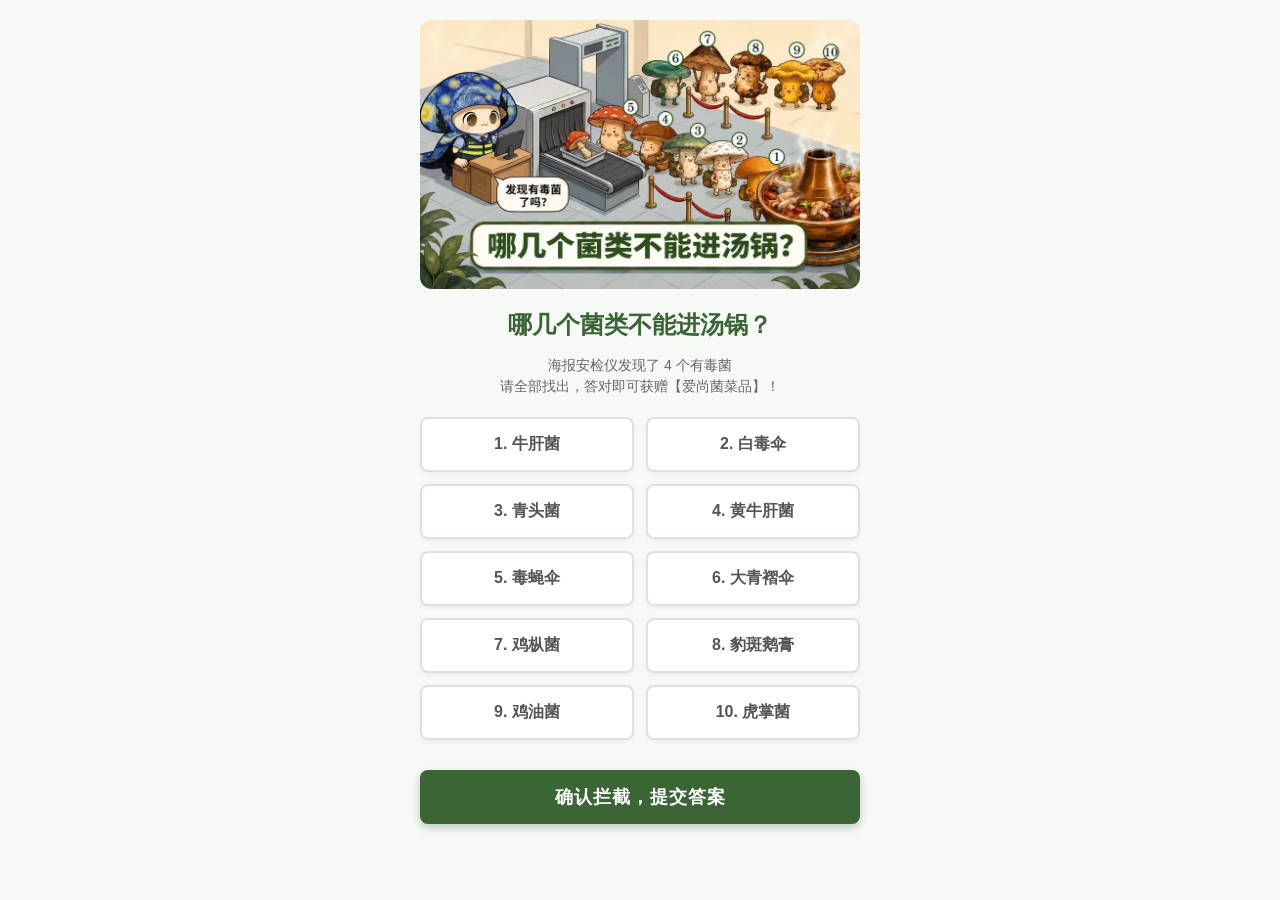
==== index.html @ 9072d929 "Use MP3 result sounds" ====
<!DOCTYPE html>
<html lang="zh-CN">
<head>
    <meta charset="UTF-8">
    <meta name="viewport" content="width=device-width, initial-scale=1.0, maximum-scale=1.0, user-scalable=no">
    <title>哪几个菌类不能进汤锅？</title>
    <link rel="preload" as="image" href="main.webp" type="image/webp">
    <style>
        /* UI 色彩与排版设定（呼应海报的绿色调） */
        :root {
            --bg-color: #F7F9F7; /* 极简浅灰绿背景 */
            --text-color: #333333;
            --card-bg: #FFFFFF;
            --accent-color: #3A6635; /* 海报底部的深绿色 */
            --danger-color: #D32F2F; /* 错误/中毒色 */
        }

        body, html {
            margin: 0; padding: 0;
            font-family: -apple-system, BlinkMacSystemFont, "Helvetica Neue", Arial, sans-serif;
            background-color: var(--bg-color);
            color: var(--text-color);
            height: 100%;
            overflow-x: hidden;
            user-select: none;
        }

        .container {
            max-width: 480px;
            margin: 0 auto;
            padding: 20px;
            text-align: center;
            box-sizing: border-box;
        }

        /* 顶部海报图 */
        .header-image {
            width: 100%;
            border-radius: 12px;
            margin-bottom: 20px;
            display: block;
            height: auto;
        }

        h1 { font-size: 24px; margin-bottom: 10px; color: var(--accent-color); }
        p.subtitle { font-size: 14px; color: #666; margin-bottom: 20px; line-height: 1.5; }

        /* 10个选项的双列布局 */
        .grid {
            display: grid;
            grid-template-columns: repeat(2, 1fr);
            gap: 12px;
            margin-bottom: 30px;
        }

        .mushroom-card {
            background-color: var(--card-bg);
            border: 2px solid #E0E0E0;
            border-radius: 8px;
            padding: 15px 10px;
            font-size: 16px;
            font-weight: bold;
            color: #555;
            cursor: pointer;
            transition: all 0.2s ease;
            position: relative;
            display: flex;
            align-items: center;
            justify-content: center;
            box-shadow: 0 2px 5px rgba(0,0,0,0.05);
        }

        /* 选中状态 */
        .mushroom-card.selected {
            border-color: var(--accent-color);
            background-color: rgba(58, 102, 53, 0.1);
            color: var(--accent-color);
        }

        .mushroom-card.selected::after {
            content: '✔';
            position: absolute;
            top: 5px; right: 8px;
            font-size: 14px;
            color: var(--accent-color);
        }

        .btn {
            background-color: var(--accent-color);
            color: white;
            border: none;
            padding: 15px 0;
            width: 100%;
            font-size: 18px;
            font-weight: bold;
            border-radius: 8px;
            cursor: pointer;
            letter-spacing: 1px;
            transition: opacity 0.2s;
            box-shadow: 0 4px 10px rgba(58, 102, 53, 0.3);
        }
        .btn:active { opacity: 0.8; transform: translateY(1px); }

        .hidden { display: none !important; }

        /* 结果页样式 */
        .result-page {
            min-height: 100vh;
            display: flex;
            flex-direction: column;
            align-items: center;
            justify-content: center;
            padding: 20px;
        }

        .success-bg { background-color: #F0F7F0; }
        .success-text { color: var(--accent-color); font-size: 28px; font-weight: bold; margin-bottom: 10px; }
        .coupon-box { 
            background: white; border: 2px dashed var(--accent-color); 
            padding: 30px 20px; border-radius: 12px; margin: 30px 0; width: 80%;
            box-shadow: 0 10px 20px rgba(0,0,0,0.05);
        }

        .fail-bg { 
            background: linear-gradient(135deg, #1a1a1a, #2c003e);
            color: white;
        }
        .fail-text { font-size: 32px; font-weight: 900; color: #FF4081; margin-bottom: 15px; text-shadow: 2px 2px 0px #000;}

        .result-image {
            width: 100%;
            max-width: 420px;
            height: auto;
            display: block;
            border-radius: 12px;
            margin: 0 auto 20px;
        }

        #success-image,
        #fail-image { cursor: pointer; }

        .success-result-wrap {
            position: relative;
            width: 100%;
            max-width: 420px;
            margin: 0 auto;
        }

        .success-result-wrap .result-image {
            max-width: none;
            margin-bottom: 0;
        }

        .success-code {
            position: absolute;
            left: 24%;
            right: 24%;
            top: 88.1%;
            text-align: center;
            font-size: 10px;
            font-weight: 500;
            line-height: 1;
            letter-spacing: 0.3px;
            color: #3A6635;
            text-shadow: 0 1px 0 rgba(255, 255, 255, 0.65);
            pointer-events: none;
        }
        
    </style>
</head>
<body>

    <div id="quiz-page" class="container">
        <picture>
            <source srcset="main.webp" type="image/webp">
            <img class="header-image" src="main.jpg" width="900" height="550" alt="哪几个菌类不能进汤锅活动主图" loading="eager" decoding="async">
        </picture>
        
        <h1>哪几个菌类不能进汤锅？</h1>
        <p class="subtitle">海报安检仪发现了 4 个有毒菌<br>请全部找出，答对即可获赠【爱尚菌菜品】！</p >
        
        <div class="grid" id="grid">
            </div>

        <button class="btn" onclick="submitAnswers()">确认拦截，提交答案</button>
    </div>

    <div id="success-page" class="container result-page success-bg hidden">
        <div class="success-result-wrap">
            <img id="success-image" class="result-image" data-src-webp="success.webp" data-src="success.jpg" width="720" height="1279" alt="答对后奖励页面，点击再玩一次" decoding="async" onclick="resetQuiz()">
            <div id="success-code" class="success-code"></div>
        </div>
    </div>

    <div id="fail-page" class="container result-page fail-bg hidden">
        <img id="fail-image" class="result-image" data-src-webp="fail.webp" data-src="fail.jpg" width="720" height="1279" alt="答错后提示页面，点击重新答题" decoding="async" onclick="resetQuiz()">
    </div>

    <script>
        // 【核心数据配置区】
        const mushroomsData = [
            { id: 1, name: '牛肝菌' },
            { id: 2, name: '白毒伞' },
            { id: 3, name: '青头菌' },
            { id: 4, name: '黄牛肝菌' },
            { id: 5, name: '毒蝇伞' },
            { id: 6, name: '大青褶伞' },
            { id: 7, name: '鸡枞菌' },
            { id: 8, name: '豹斑鹅膏' },
            { id: 9, name: '鸡油菌' },
            { id: 10, name: '虎掌菌' }
        ];

        // 设定正确答案（编号 2, 5, 6, 8 有毒）
        const correctAnswers = [2, 5, 6, 8]; 
        let selectedAnswers = [];
        const sessionCode = generateSessionCode();
        const successAudio = new Audio('答对了.mp3');
        const failAudio = new Audio('答错了.mp3');
        successAudio.preload = 'auto';
        failAudio.preload = 'auto';

        // 初始化渲染蘑菇网格
        function initGrid() {
            const grid = document.getElementById('grid');
            grid.innerHTML = '';
            
            mushroomsData.forEach(item => {
                const card = document.createElement('div');
                card.className = 'mushroom-card';
                // 显示格式： 1. 牛肝菌
                card.innerText = `${item.id}. ${item.name}`; 
                card.onclick = () => toggleSelect(item.id, card);
                grid.appendChild(card);
            });
        }

        // 选中/取消选中逻辑
        function toggleSelect(id, element) {
            const index = selectedAnswers.indexOf(id);
            if (index > -1) {
                // 已选中，则取消
                selectedAnswers.splice(index, 1);
                element.classList.remove('selected');
            } else {
                // 限制最多只能选 4 个
                if (selectedAnswers.length >= 4) {
                    alert('只能选择 4 种有毒的菌类哦！');
                    return;
                }
                selectedAnswers.push(id);
                element.classList.add('selected');
            }
        }

        // 提交答案判定逻辑
        function submitAnswers() {
            if (selectedAnswers.length !== 4) {
                alert('请务必选满 4 种你认为有毒的菌类！');
                return;
            }

            // 对比数组内容是否完全一致（不考虑点击顺序）
            const isCorrect = correctAnswers.slice().sort().every(function(value, index) {
                return value === selectedAnswers.slice().sort()[index];
            });

            document.getElementById('quiz-page').classList.add('hidden');

            if (isCorrect) {
                playResultSound(true);
                loadResultImage('success-image');
                document.getElementById('success-page').classList.remove('hidden');
            } else {
                playResultSound(false);
                loadResultImage('fail-image');
                document.getElementById('fail-page').classList.remove('hidden');
            }
        }

        function playResultSound(isCorrect) {
            try {
                const audio = isCorrect ? successAudio : failAudio;
                audio.pause();
                audio.currentTime = 0;
                audio.play().catch(function() {});
            } catch (error) {
                // Some in-app browsers block audio; quiz flow should continue.
            }
        }

        function loadResultImage(id) {
            const image = document.getElementById(id);
            if (!image.src) {
                image.src = supportsWebp() ? image.dataset.srcWebp : image.dataset.src;
            }
        }

        function supportsWebp() {
            const canvas = document.createElement('canvas');
            return canvas.toDataURL('image/webp').indexOf('data:image/webp') === 0;
        }

        function generateSessionCode() {
            const date = new Date();
            const year = date.getFullYear();
            const month = String(date.getMonth() + 1).padStart(2, '0');
            const day = String(date.getDate()).padStart(2, '0');
            const alphabet = 'ABCDEFGHJKLMNPQRSTUVWXYZ23456789';
            let suffix = '';

            for (let i = 0; i < 6; i++) {
                suffix += alphabet[Math.floor(Math.random() * alphabet.length)];
            }

            return `ASJ-${year}${month}${day}-${suffix}`;
        }

        // 重置游戏
        function resetQuiz() {
            selectedAnswers = [];
            document.getElementById('success-page').classList.add('hidden');
            document.getElementById('fail-page').classList.add('hidden');
            document.getElementById('quiz-page').classList.remove('hidden');
            initGrid();
        }

        // 启动应用
        document.getElementById('success-code').innerText = sessionCode;
        initGrid();
    </script>
</body>
</html>
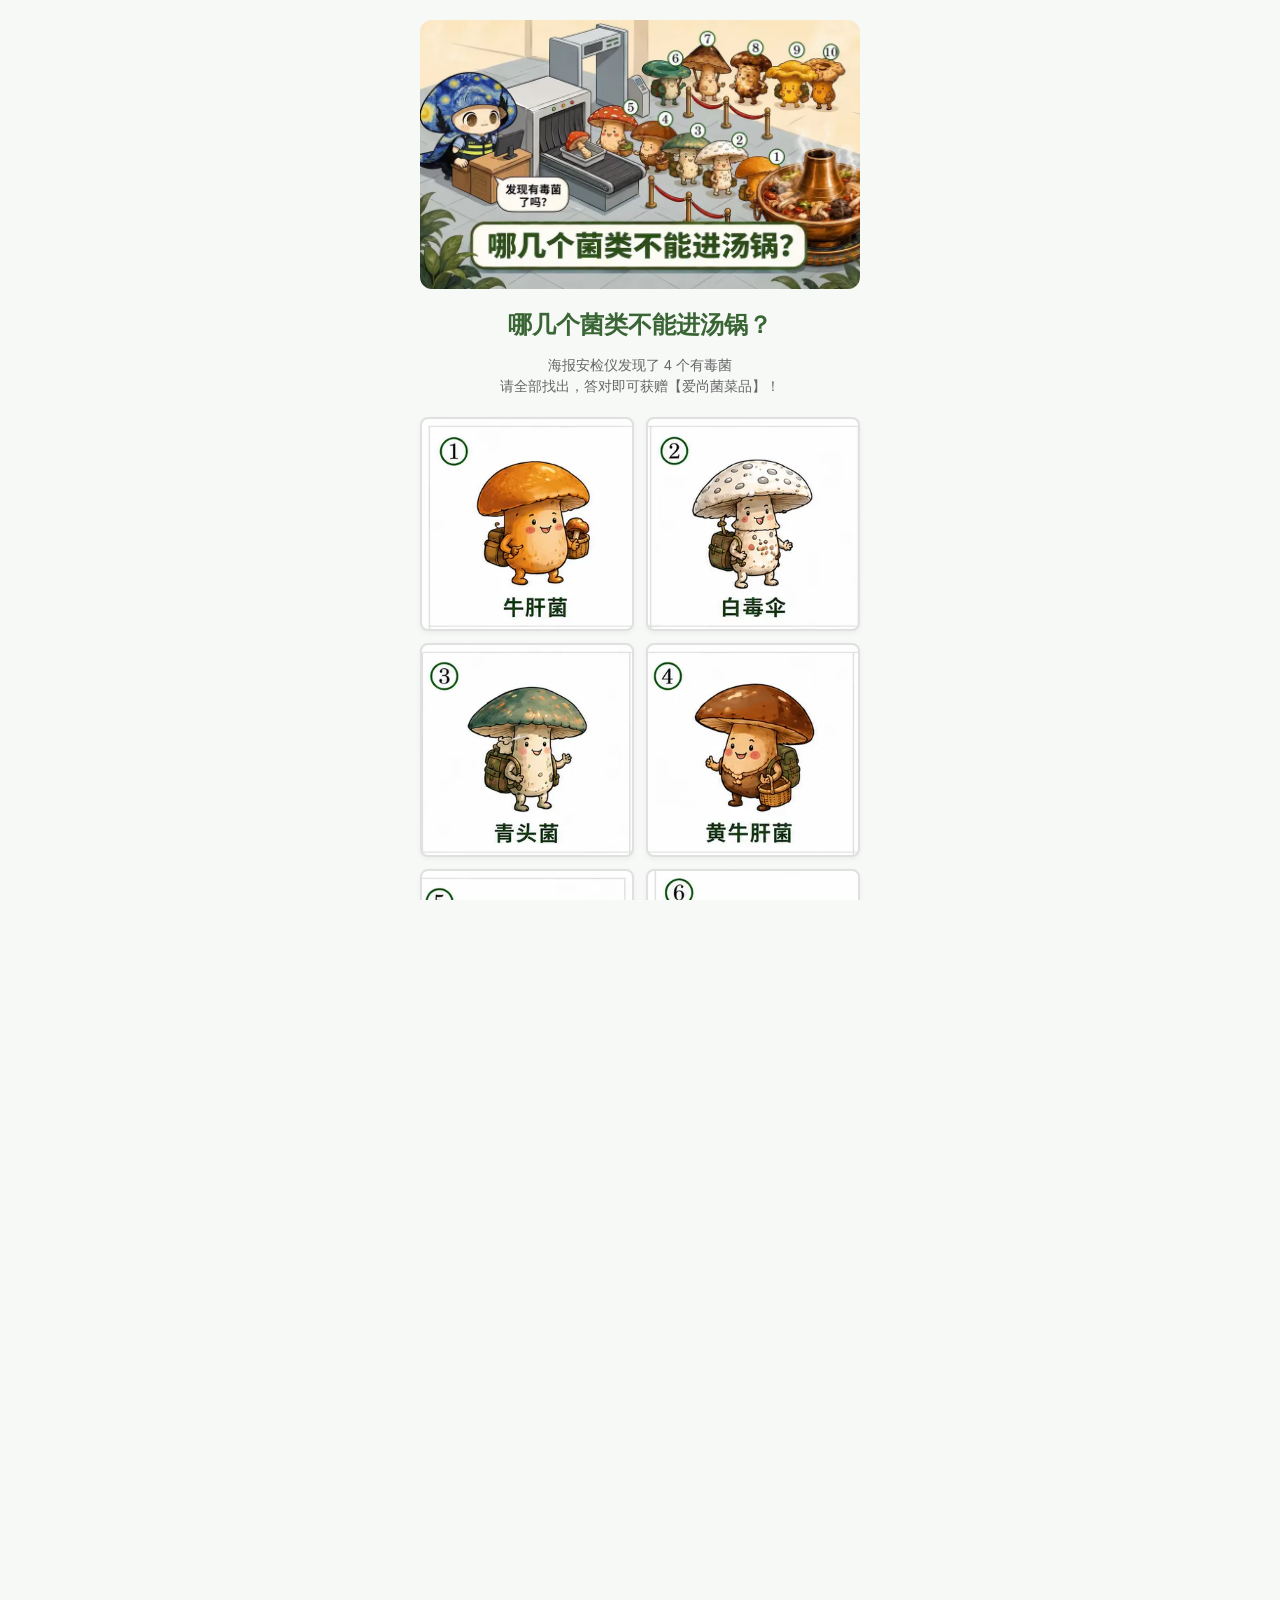
==== commit fc4ea4f1: "Use image-based mushroom choices" ====
--- a/index.html
+++ b/index.html
@@ -57,7 +57,8 @@
             background-color: var(--card-bg);
             border: 2px solid #E0E0E0;
             border-radius: 8px;
-            padding: 15px 10px;
+            padding: 0;
+            aspect-ratio: 1 / 1;
             font-size: 16px;
             font-weight: bold;
             color: #555;
@@ -68,7 +69,22 @@
             align-items: center;
             justify-content: center;
             box-shadow: 0 2px 5px rgba(0,0,0,0.05);
-        }
+            background-image: url('choices.webp');
+            background-size: 500% 200%;
+            background-repeat: no-repeat;
+            overflow: hidden;
+        }
+
+        .mushroom-card.option-1 { background-position: 0% 0%; }
+        .mushroom-card.option-2 { background-position: 25% 0%; }
+        .mushroom-card.option-3 { background-position: 50% 0%; }
+        .mushroom-card.option-4 { background-position: 75% 0%; }
+        .mushroom-card.option-5 { background-position: 100% 0%; }
+        .mushroom-card.option-6 { background-position: 0% 100%; }
+        .mushroom-card.option-7 { background-position: 25% 100%; }
+        .mushroom-card.option-8 { background-position: 50% 100%; }
+        .mushroom-card.option-9 { background-position: 75% 100%; }
+        .mushroom-card.option-10 { background-position: 100% 100%; }
 
         /* 选中状态 */
         .mushroom-card.selected {
@@ -227,9 +243,9 @@
             
             mushroomsData.forEach(item => {
                 const card = document.createElement('div');
-                card.className = 'mushroom-card';
-                // 显示格式： 1. 牛肝菌
-                card.innerText = `${item.id}. ${item.name}`; 
+                card.className = `mushroom-card option-${item.id}`;
+                card.setAttribute('role', 'button');
+                card.setAttribute('aria-label', `${item.id}. ${item.name}`);
                 card.onclick = () => toggleSelect(item.id, card);
                 grid.appendChild(card);
             });
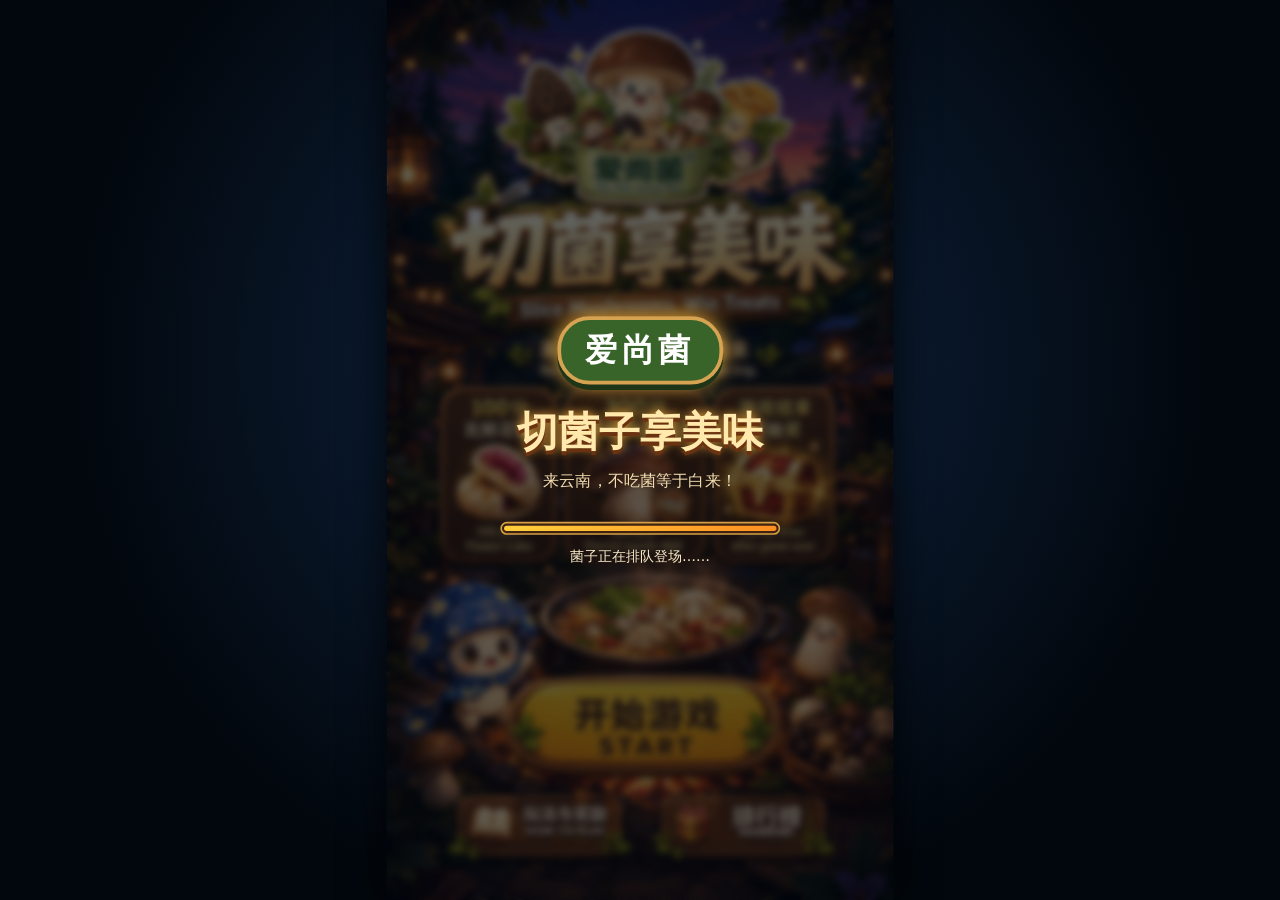
==== commit 47c7e6df: "Update daily draw limit to 3" ====
--- a/index.html
+++ b/index.html
@@ -1,349 +1,169 @@
-<!DOCTYPE html>
+<!doctype html>
 <html lang="zh-CN">
 <head>
-    <meta charset="UTF-8">
-    <meta name="viewport" content="width=device-width, initial-scale=1.0, maximum-scale=1.0, user-scalable=no">
-    <title>哪几个菌类不能进汤锅？</title>
-    <link rel="preload" as="image" href="main.webp" type="image/webp">
-    <style>
-        /* UI 色彩与排版设定（呼应海报的绿色调） */
-        :root {
-            --bg-color: #F7F9F7; /* 极简浅灰绿背景 */
-            --text-color: #333333;
-            --card-bg: #FFFFFF;
-            --accent-color: #3A6635; /* 海报底部的深绿色 */
-            --danger-color: #D32F2F; /* 错误/中毒色 */
-        }
-
-        body, html {
-            margin: 0; padding: 0;
-            font-family: -apple-system, BlinkMacSystemFont, "Helvetica Neue", Arial, sans-serif;
-            background-color: var(--bg-color);
-            color: var(--text-color);
-            height: 100%;
-            overflow-x: hidden;
-            user-select: none;
-        }
-
-        .container {
-            max-width: 480px;
-            margin: 0 auto;
-            padding: 20px;
-            text-align: center;
-            box-sizing: border-box;
-        }
-
-        /* 顶部海报图 */
-        .header-image {
-            width: 100%;
-            border-radius: 12px;
-            margin-bottom: 20px;
-            display: block;
-            height: auto;
-        }
-
-        h1 { font-size: 24px; margin-bottom: 10px; color: var(--accent-color); }
-        p.subtitle { font-size: 14px; color: #666; margin-bottom: 20px; line-height: 1.5; }
-
-        /* 10个选项的双列布局 */
-        .grid {
-            display: grid;
-            grid-template-columns: repeat(2, 1fr);
-            gap: 12px;
-            margin-bottom: 30px;
-        }
-
-        .mushroom-card {
-            background-color: var(--card-bg);
-            border: 2px solid #E0E0E0;
-            border-radius: 8px;
-            padding: 0;
-            aspect-ratio: 1 / 1;
-            font-size: 16px;
-            font-weight: bold;
-            color: #555;
-            cursor: pointer;
-            transition: all 0.2s ease;
-            position: relative;
-            display: flex;
-            align-items: center;
-            justify-content: center;
-            box-shadow: 0 2px 5px rgba(0,0,0,0.05);
-            background-image: url('choices.webp');
-            background-size: 500% 200%;
-            background-repeat: no-repeat;
-            overflow: hidden;
-        }
-
-        .mushroom-card.option-1 { background-position: 0% 0%; }
-        .mushroom-card.option-2 { background-position: 25% 0%; }
-        .mushroom-card.option-3 { background-position: 50% 0%; }
-        .mushroom-card.option-4 { background-position: 75% 0%; }
-        .mushroom-card.option-5 { background-position: 100% 0%; }
-        .mushroom-card.option-6 { background-position: 0% 100%; }
-        .mushroom-card.option-7 { background-position: 25% 100%; }
-        .mushroom-card.option-8 { background-position: 50% 100%; }
-        .mushroom-card.option-9 { background-position: 75% 100%; }
-        .mushroom-card.option-10 { background-position: 100% 100%; }
-
-        /* 选中状态 */
-        .mushroom-card.selected {
-            border-color: var(--accent-color);
-            background-color: rgba(58, 102, 53, 0.1);
-            color: var(--accent-color);
-        }
-
-        .mushroom-card.selected::after {
-            content: '✔';
-            position: absolute;
-            top: 5px; right: 8px;
-            font-size: 14px;
-            color: var(--accent-color);
-        }
-
-        .btn {
-            background-color: var(--accent-color);
-            color: white;
-            border: none;
-            padding: 15px 0;
-            width: 100%;
-            font-size: 18px;
-            font-weight: bold;
-            border-radius: 8px;
-            cursor: pointer;
-            letter-spacing: 1px;
-            transition: opacity 0.2s;
-            box-shadow: 0 4px 10px rgba(58, 102, 53, 0.3);
-        }
-        .btn:active { opacity: 0.8; transform: translateY(1px); }
-
-        .hidden { display: none !important; }
-
-        /* 结果页样式 */
-        .result-page {
-            min-height: 100vh;
-            display: flex;
-            flex-direction: column;
-            align-items: center;
-            justify-content: center;
-            padding: 20px;
-        }
-
-        .success-bg { background-color: #F0F7F0; }
-        .success-text { color: var(--accent-color); font-size: 28px; font-weight: bold; margin-bottom: 10px; }
-        .coupon-box { 
-            background: white; border: 2px dashed var(--accent-color); 
-            padding: 30px 20px; border-radius: 12px; margin: 30px 0; width: 80%;
-            box-shadow: 0 10px 20px rgba(0,0,0,0.05);
-        }
-
-        .fail-bg { 
-            background: linear-gradient(135deg, #1a1a1a, #2c003e);
-            color: white;
-        }
-        .fail-text { font-size: 32px; font-weight: 900; color: #FF4081; margin-bottom: 15px; text-shadow: 2px 2px 0px #000;}
-
-        .result-image {
-            width: 100%;
-            max-width: 420px;
-            height: auto;
-            display: block;
-            border-radius: 12px;
-            margin: 0 auto 20px;
-        }
-
-        #success-image,
-        #fail-image { cursor: pointer; }
-
-        .success-result-wrap {
-            position: relative;
-            width: 100%;
-            max-width: 420px;
-            margin: 0 auto;
-        }
-
-        .success-result-wrap .result-image {
-            max-width: none;
-            margin-bottom: 0;
-        }
-
-        .success-code {
-            position: absolute;
-            left: 24%;
-            right: 24%;
-            top: 88.1%;
-            text-align: center;
-            font-size: 10px;
-            font-weight: 500;
-            line-height: 1;
-            letter-spacing: 0.3px;
-            color: #3A6635;
-            text-shadow: 0 1px 0 rgba(255, 255, 255, 0.65);
-            pointer-events: none;
-        }
-        
-    </style>
+  <meta charset="utf-8" />
+  <meta name="viewport" content="width=device-width,initial-scale=1,maximum-scale=1,user-scalable=no,viewport-fit=cover" />
+  <meta name="theme-color" content="#081526" />
+  <title>爱尚菌·切菌子享美味</title>
+  <link rel="stylesheet" href="style.css" />
 </head>
 <body>
+  <main id="app" aria-label="爱尚菌切菌子享美味小游戏">
+    <section id="stage">
+      <div id="loading" class="screen active loading-screen" aria-live="polite">
+        <div class="loading-shade"></div>
+        <div class="loading-card">
+          <div class="loading-logo">爱尚菌</div>
+          <div class="loading-title">切菌子享美味</div>
+          <div class="loading-copy">来云南，不吃菌等于白来！</div>
+          <div class="loading-bar"><i></i></div>
+          <div class="loading-tip">菌子正在排队登场……</div>
+        </div>
+      </div>
 
-    <div id="quiz-page" class="container">
-        <picture>
-            <source srcset="main.webp" type="image/webp">
-            <img class="header-image" src="main.jpg" width="900" height="550" alt="哪几个菌类不能进汤锅活动主图" loading="eager" decoding="async">
-        </picture>
-        
-        <h1>哪几个菌类不能进汤锅？</h1>
-        <p class="subtitle">海报安检仪发现了 4 个有毒菌<br>请全部找出，答对即可获赠【爱尚菌菜品】！</p >
-        
-        <div class="grid" id="grid">
+      <div id="home" class="screen image-screen" style="--bg:url('assets/home.webp')">
+        <button class="hotspot home-start" data-action="start" aria-label="开始游戏"></button>
+        <button class="hotspot home-rules" data-action="rules" aria-label="玩法与奖励"></button>
+        <button class="hotspot home-ranking" data-action="ranking" aria-label="排行榜"></button>
+      </div>
+
+      <div id="rules" class="screen image-screen" style="--bg:url('assets/rules.webp')">
+        <button class="hotspot rules-start" data-action="start" aria-label="开始挑战"></button>
+        <button class="back-pill" data-action="home" aria-label="返回首页">‹</button>
+      </div>
+
+      <div id="game" class="screen image-screen game-screen" style="--bg:url('assets/game_dynamic.webp')">
+        <canvas id="gameCanvas" width="941" height="1672" aria-label="切菌游戏区域"></canvas>
+        <div class="hud hud-level"><span>关卡</span><b id="hudLevel">1</b></div>
+        <div class="hud hud-score"><span>分数</span><b id="hudScore">0</b></div>
+        <div class="hud hud-time"><span>时间</span><b id="hudTime">0:25</b></div>
+        <button class="pause-button" data-action="pause" aria-label="暂停游戏">Ⅱ</button>
+        <div id="levelToast" class="level-toast"></div>
+        <div id="comboToast" class="combo-toast"></div>
+        <div id="poisonDance" class="poison-dance" aria-hidden="true">
+          <div class="dance-mushroom">🍄</div>
+          <strong>哎呀！中毒了！</strong>
+          <span>蘑菇小人开始乱舞，撑住！</span>
+        </div>
+        <div id="pausePanel" class="modal hidden">
+          <div class="wood-modal compact">
+            <h2>游戏暂停</h2>
+            <p>好菌不会跑，稳住再切。</p>
+            <button data-action="resume">继续游戏</button>
+            <button class="secondary" data-action="home">返回首页</button>
+          </div>
+        </div>
+        <div id="levelPanel" class="modal hidden">
+          <div class="wood-modal">
+            <h2 id="levelPanelTitle">过关成功！</h2>
+            <p id="levelPanelText">你又切对了一波云南好菌！</p>
+            <dl>
+              <div><dt>本关得分</dt><dd id="roundScore">0</dd></div>
+              <div><dt>累计得分</dt><dd id="totalScore">0</dd></div>
+              <div><dt>当前头衔</dt><dd id="currentTitle">菌子小白</dd></div>
+            </dl>
+            <button id="levelDrawButton" class="is-hidden" data-action="draw">立即抽奖</button>
+            <button id="continueButton" data-action="continue">继续闯关</button>
+          </div>
+        </div>
+      </div>
+
+      <div id="result" class="screen image-screen result-screen result-restored" style="--bg:url('assets/result_partial.webp')">
+        <div class="result-score-live" id="resultScore" aria-label="本局得分">0</div>
+        <div id="resultStatus" class="result-status-live" aria-label="闯关结果">
+          <span class="result-laurel result-laurel-left" aria-hidden="true"></span>
+          <span class="result-status-copy">
+            <strong id="resultStatusCn">挑战完成</strong>
+            <em id="resultStatusEn">Challenge Complete</em>
+          </span>
+          <span class="result-laurel result-laurel-right" aria-hidden="true"></span>
+        </div>
+
+        <div id="flowerRewardBadge" class="reward-state-badge reward-flower locked" aria-live="polite">
+          <strong>未中奖</strong><span>NOT YET　🔒</span>
+        </div>
+        <div id="mushroomRewardBadge" class="reward-state-badge reward-mushroom locked" aria-live="polite">
+          <strong>未中奖</strong><span>NOT YET　🔒</span>
+        </div>
+
+        <button class="hotspot result-draw" data-action="draw" aria-label="每日抽奖"></button>
+        <div id="drawStatus" class="draw-status" aria-live="polite">今日剩余 3 次</div>
+        <button class="hotspot result-replay" data-action="result-action" aria-label="再玩一次"></button>
+        <div id="resultClaimCode" class="result-claim-code" aria-label="领取码"></div>
+        <button class="hotspot result-reward-card" data-action="claim" aria-label="查看兑奖信息"></button>
+        <div id="claimPanel" class="modal hidden">
+          <div class="wood-modal claim-modal">
+            <h2>截图到店兑换</h2>
+            <p id="claimCopy">可兑换鲜花饼 1 份。</p>
+            <div class="claim-code">截图编号：<b id="claimCode">ASJ-000000</b></div>
+            <small>奖品不可折现、不可转让；每位用户每项奖品限领取一次。具体以门店活动规则为准。</small>
+            <button data-action="close-claim">我知道了</button>
+          </div>
+        </div>
+      </div>
+
+        <div id="drawPanel" class="modal hidden">
+          <div class="wood-modal prize-modal">
+            <div id="prizeIcon" class="prize-icon">🎁</div>
+            <h2 id="drawTitle">每日幸运抽奖</h2>
+            <p id="drawCopy">完成第一关后，每人每天可抽奖 3 次。</p>
+            <div id="rewardCodeBox" class="code-box is-hidden">兑奖码：<b id="rewardCode">ASJ000000</b></div>
+            <button id="drawCloseButton" data-action="close-draw">我知道了</button>
+          </div>
+        </div>
+      <div id="ranking" class="screen ranking-screen">
+        <div class="ranking-backdrop"></div>
+        <div class="ranking-board">
+          <div class="ranking-mascot" aria-hidden="true">🍄</div>
+          <div class="ranking-brand">爱尚菌 · 菌子挑战赛</div>
+          <h1>菌子挑战展示榜</h1>
+          <div class="ranking-subtitle">MUSHROOM CHALLENGE RANKING</div>
+
+          <div class="ranking-tabs" role="tablist" aria-label="排行榜分类">
+            <button class="active" data-rank-tab="today" role="tab">今日展示榜</button>
+            <button data-rank-tab="week" role="tab">本周展示榜</button>
+            <button data-rank-tab="mine" role="tab">我的成绩</button>
+          </div>
+
+          <section class="ranking-panel active" data-rank-panel="today">
+            <div class="ranking-prize"><b>日榜前5</b><span>展示赢100元抵扣券</span></div>
+            <ol class="ranking-list">
+              <li><i>1</i><span class="rank-avatar">👑</span><strong>云南菌王</strong><b>986</b></li>
+              <li><i>2</i><span class="rank-avatar">🍄</span><strong>鲜味猎手</strong><b>875</b></li>
+              <li><i>3</i><span class="rank-avatar">🌿</span><strong>菌菇达人</strong><b>768</b></li>
+              <li><i>4</i><span class="rank-avatar">🥣</span><strong>小菌仔</strong><b>695</b></li>
+              <li><i>5</i><span class="rank-avatar">🌲</span><strong>山林吃货</strong><b>642</b></li>
+            </ol>
+          </section>
+
+          <section class="ranking-panel" data-rank-panel="week">
+            <div class="ranking-prize"><b>周榜前3</b><span>展示赢300元抵扣券</span></div>
+            <ol class="ranking-list week-list">
+              <li><i>1</i><span class="rank-avatar">👑</span><strong>云南菌神</strong><b>1568</b></li>
+              <li><i>2</i><span class="rank-avatar">⭐</span><strong>菌王挑战者</strong><b>1420</b></li>
+              <li><i>3</i><span class="rank-avatar">🍄</span><strong>爱尚菌高手</strong><b>1288</b></li>
+            </ol>
+          </section>
+
+          <section class="ranking-panel" data-rank-panel="mine">
+            <div class="my-rank-card">
+              <div class="my-rank-title">我的挑战成绩</div>
+              <dl>
+                <div><dt>本次得分</dt><dd id="myCurrentScore">0分</dd></div>
+                <div><dt>最佳成绩</dt><dd id="myBestScore">0分</dd></div>
+                <div><dt>当前头衔</dt><dd id="myRankTitle">菌子小白</dd></div>
+                <div><dt>挑战参考排名</dt><dd id="myReferenceRank">--</dd></div>
+              </dl>
+              <p>再切一局，刷新你的最佳成绩！</p>
             </div>
+          </section>
 
-        <button class="btn" onclick="submitAnswers()">确认拦截，提交答案</button>
-    </div>
-
-    <div id="success-page" class="container result-page success-bg hidden">
-        <div class="success-result-wrap">
-            <img id="success-image" class="result-image" data-src-webp="success.webp" data-src="success.jpg" width="720" height="1279" alt="答对后奖励页面，点击再玩一次" decoding="async" onclick="resetQuiz()">
-            <div id="success-code" class="success-code"></div>
+          <p class="ranking-note">排行榜与奖励为活动展示效果，请以门店活动规则为准。</p>
+          <button class="ranking-home" data-action="home">返回首页</button>
         </div>
-    </div>
-
-    <div id="fail-page" class="container result-page fail-bg hidden">
-        <img id="fail-image" class="result-image" data-src-webp="fail.webp" data-src="fail.jpg" width="720" height="1279" alt="答错后提示页面，点击重新答题" decoding="async" onclick="resetQuiz()">
-    </div>
-
-    <script>
-        // 【核心数据配置区】
-        const mushroomsData = [
-            { id: 1, name: '牛肝菌' },
-            { id: 2, name: '白毒伞' },
-            { id: 3, name: '青头菌' },
-            { id: 4, name: '黄牛肝菌' },
-            { id: 5, name: '毒蝇伞' },
-            { id: 6, name: '大青褶伞' },
-            { id: 7, name: '鸡枞菌' },
-            { id: 8, name: '豹斑鹅膏' },
-            { id: 9, name: '鸡油菌' },
-            { id: 10, name: '虎掌菌' }
-        ];
-
-        // 设定正确答案（编号 2, 5, 6, 8 有毒）
-        const correctAnswers = [2, 5, 6, 8]; 
-        let selectedAnswers = [];
-        const sessionCode = generateSessionCode();
-        const successAudio = new Audio('答对了.mp3');
-        const failAudio = new Audio('答错了.mp3');
-        successAudio.preload = 'auto';
-        failAudio.preload = 'auto';
-
-        // 初始化渲染蘑菇网格
-        function initGrid() {
-            const grid = document.getElementById('grid');
-            grid.innerHTML = '';
-            
-            mushroomsData.forEach(item => {
-                const card = document.createElement('div');
-                card.className = `mushroom-card option-${item.id}`;
-                card.setAttribute('role', 'button');
-                card.setAttribute('aria-label', `${item.id}. ${item.name}`);
-                card.onclick = () => toggleSelect(item.id, card);
-                grid.appendChild(card);
-            });
-        }
-
-        // 选中/取消选中逻辑
-        function toggleSelect(id, element) {
-            const index = selectedAnswers.indexOf(id);
-            if (index > -1) {
-                // 已选中，则取消
-                selectedAnswers.splice(index, 1);
-                element.classList.remove('selected');
-            } else {
-                // 限制最多只能选 4 个
-                if (selectedAnswers.length >= 4) {
-                    alert('只能选择 4 种有毒的菌类哦！');
-                    return;
-                }
-                selectedAnswers.push(id);
-                element.classList.add('selected');
-            }
-        }
-
-        // 提交答案判定逻辑
-        function submitAnswers() {
-            if (selectedAnswers.length !== 4) {
-                alert('请务必选满 4 种你认为有毒的菌类！');
-                return;
-            }
-
-            // 对比数组内容是否完全一致（不考虑点击顺序）
-            const isCorrect = correctAnswers.slice().sort().every(function(value, index) {
-                return value === selectedAnswers.slice().sort()[index];
-            });
-
-            document.getElementById('quiz-page').classList.add('hidden');
-
-            if (isCorrect) {
-                playResultSound(true);
-                loadResultImage('success-image');
-                document.getElementById('success-page').classList.remove('hidden');
-            } else {
-                playResultSound(false);
-                loadResultImage('fail-image');
-                document.getElementById('fail-page').classList.remove('hidden');
-            }
-        }
-
-        function playResultSound(isCorrect) {
-            try {
-                const audio = isCorrect ? successAudio : failAudio;
-                audio.pause();
-                audio.currentTime = 0;
-                audio.play().catch(function() {});
-            } catch (error) {
-                // Some in-app browsers block audio; quiz flow should continue.
-            }
-        }
-
-        function loadResultImage(id) {
-            const image = document.getElementById(id);
-            if (!image.src) {
-                image.src = supportsWebp() ? image.dataset.srcWebp : image.dataset.src;
-            }
-        }
-
-        function supportsWebp() {
-            const canvas = document.createElement('canvas');
-            return canvas.toDataURL('image/webp').indexOf('data:image/webp') === 0;
-        }
-
-        function generateSessionCode() {
-            const date = new Date();
-            const year = date.getFullYear();
-            const month = String(date.getMonth() + 1).padStart(2, '0');
-            const day = String(date.getDate()).padStart(2, '0');
-            const alphabet = 'ABCDEFGHJKLMNPQRSTUVWXYZ23456789';
-            let suffix = '';
-
-            for (let i = 0; i < 6; i++) {
-                suffix += alphabet[Math.floor(Math.random() * alphabet.length)];
-            }
-
-            return `ASJ-${year}${month}${day}-${suffix}`;
-        }
-
-        // 重置游戏
-        function resetQuiz() {
-            selectedAnswers = [];
-            document.getElementById('success-page').classList.add('hidden');
-            document.getElementById('fail-page').classList.add('hidden');
-            document.getElementById('quiz-page').classList.remove('hidden');
-            initGrid();
-        }
-
-        // 启动应用
-        document.getElementById('success-code').innerText = sessionCode;
-        initGrid();
-    </script>
+      </div>
+    </section>
+  </main>
+  <script src="app.js"></script>
 </body>
 </html>
--- a/style.css
+++ b/style.css
@@ -0,0 +1,241 @@
+:root {
+  --w: 941;
+  --h: 1672;
+  font-family: "PingFang SC", "Microsoft YaHei", system-ui, sans-serif;
+  color: #fff;
+  background: #02070d;
+}
+* { box-sizing: border-box; -webkit-tap-highlight-color: transparent; }
+html, body { width: 100%; height: 100%; margin: 0; overflow: hidden; background: #02070d; }
+button { font: inherit; }
+#app { position: fixed; inset: 0; overflow: hidden; background: radial-gradient(circle at 50% 40%, #102746, #02070d 68%); }
+#stage {
+  position: absolute; left: 50%; top: 50%; width: 941px; height: 1672px;
+  transform-origin: 50% 50%; overflow: hidden; background: #071424;
+  box-shadow: 0 0 80px rgba(0,0,0,.8);
+}
+.screen { position: absolute; inset: 0; display: none; overflow: hidden; }
+.screen.active { display: block; }
+.image-screen { background-image: var(--bg); background-size: 100% 100%; background-repeat: no-repeat; }
+.hotspot { position: absolute; border: 0; background: transparent; cursor: pointer; }
+.hotspot:active { background: rgba(255, 225, 89, .08); }
+
+.loading-screen { background-image: url('assets/home.webp'); background-size: cover; background-position: center; }
+.loading-shade { position: absolute; inset: 0; background: rgba(1,8,18,.62); backdrop-filter: blur(7px); }
+.loading-card { position: absolute; left: 50%; top: 49%; width: 650px; transform: translate(-50%,-50%); text-align: center; }
+.loading-logo { display: inline-block; padding: 16px 45px; border: 7px solid #d6a352; border-radius: 60px; background: #386329; box-shadow: 0 10px 0 #1e3517, 0 0 40px #ffbc3f; font-size: 60px; font-weight: 900; letter-spacing: 8px; }
+.loading-title { margin-top: 38px; font-size: 76px; font-weight: 900; color: #ffe9ad; text-shadow: 0 7px 0 #6a3211, 0 0 20px #ffb33c; }
+.loading-copy { margin-top: 18px; font-size: 30px; color: #f4dfb2; }
+.loading-bar { width: 520px; height: 24px; margin: 55px auto 22px; padding: 4px; border: 3px solid #d59e45; border-radius: 20px; background: #40230f; overflow: hidden; }
+.loading-bar i { display: block; width: 0; height: 100%; border-radius: 20px; background: linear-gradient(90deg,#ffcf3d,#ff8e21); animation: loading 1.2s ease forwards; }
+.loading-tip { font-size: 26px; color: #f9eac8; }
+@keyframes loading { to { width: 100%; } }
+
+.home-start { left: 213px; top: 1252px; width: 515px; height: 160px; border-radius: 80px; }
+.home-rules { left: 106px; top: 1450px; width: 335px; height: 150px; border-radius: 28px; }
+.home-ranking { left: 505px; top: 1450px; width: 335px; height: 150px; border-radius: 28px; }
+.rules-draw-note {
+  position:absolute; z-index:4; left:606px; top:1262px; width:270px; height:132px;
+  display:flex; flex-direction:column; align-items:center; justify-content:center;
+  border:4px solid #a96b2d; border-radius:22px; background:linear-gradient(180deg,#f5dfad,#d9b57c);
+  color:#4b260f; text-align:center; box-shadow:inset 0 0 0 2px rgba(255,247,207,.7),0 5px 0 rgba(78,35,12,.5); pointer-events:none;
+}
+.rules-draw-note strong { font-size:28px; line-height:1.1; font-weight:1000; }
+.rules-draw-note span { margin-top:7px; font-size:22px; line-height:1.1; font-weight:900; }
+.rules-draw-note em { margin-top:8px; color:#a92e18; font-size:20px; line-height:1.15; font-style:normal; font-weight:1000; }
+.rules-start { left: 223px; top: 1462px; width: 500px; height: 135px; border-radius: 70px; }
+.back-pill { position: absolute; z-index: 5; left: 24px; top: 38px; width: 72px; height: 72px; border: 3px solid #f5c66a; border-radius: 50%; background: rgba(45,24,11,.88); color: #fff2c5; font-size: 58px; line-height: 58px; box-shadow: 0 4px 16px rgba(0,0,0,.35); }
+
+#gameCanvas { position: absolute; inset: 0; width: 941px; height: 1672px; touch-action: none; cursor: crosshair; }
+.hud {
+  position:absolute; z-index:6; pointer-events:none;
+  display:flex; align-items:center; justify-content:center;
+  height:auto; padding:0; margin:0;
+  background:none !important; border:0 !important; border-radius:0 !important;
+  box-shadow:none !important; overflow:visible;
+  font-variant-numeric:tabular-nums;
+}
+.hud span { display:none; }
+.hud b {
+  display:block; width:100%; margin:0; padding:0;
+  text-align:center; white-space:nowrap;
+  font-family:"Arial Black","DejaVu Sans","PingFang SC","Microsoft YaHei",sans-serif;
+  font-style:normal; font-weight:900; letter-spacing:-1px;
+}
+/* Values are drawn directly into the original artwork slots; no extra cards or cover layers. */
+.hud-level { left:139px; top:43px; width:43px; height:70px; }
+.hud-level b {
+  font-size:58px; line-height:70px; letter-spacing:-4px;
+  background:linear-gradient(180deg,#fff1a0 0%,#ffd24b 42%,#f4a70e 100%);
+  -webkit-background-clip:text; background-clip:text;
+  color:transparent; -webkit-text-fill-color:transparent;
+  -webkit-text-stroke:1.8px #672906;
+  filter:drop-shadow(0 3px 0 #5a2104) drop-shadow(0 5px 2px rgba(24,8,1,.75));
+}
+.hud-score { left:326px; top:47px; width:92px; height:62px; }
+.hud-score b {
+  font-size:45px; line-height:62px; letter-spacing:-2px;
+  color:#fffdf1; -webkit-text-fill-color:#fffdf1;
+  -webkit-text-stroke:1.35px #2a1005;
+  text-shadow:0 3px 0 #291005,0 5px 3px rgba(0,0,0,.65);
+}
+.hud-time { left:782px; top:49px; width:83px; height:58px; }
+.hud-time b {
+  font-size:34px; line-height:58px; letter-spacing:-1.4px;
+  color:#fffdf1; -webkit-text-fill-color:#fffdf1;
+  -webkit-text-stroke:1.15px #2a1005;
+  text-shadow:0 3px 0 #291005,0 4px 3px rgba(0,0,0,.65);
+}
+.pause-button { position:absolute; z-index:8; right:29px; top:44px; width:74px; height:74px; border:0; border-radius:50%; background:transparent; color:transparent; cursor:pointer; }
+.level-toast { position:absolute; z-index:7; top:210px; left:50%; transform:translateX(-50%) scale(.85); padding:20px 42px; border:5px solid #e0aa4f; border-radius:24px; background:linear-gradient(#573018,#2d160a); color:#fff0b1; font-size:32px; font-weight:900; opacity:0; transition:.25s; text-shadow:0 3px 0 #2e1206; }
+.level-toast.show { opacity:1; transform:translateX(-50%) scale(1); }
+.combo-toast { position:absolute; z-index:7; top:430px; left:50%; transform:translateX(-50%) scale(.6); font-size:58px; font-weight:1000; color:#ffe569; text-shadow:0 5px 0 #812d0b,0 0 18px #ff8e18; opacity:0; transition:.16s; }
+.combo-toast.show { opacity:1; transform:translateX(-50%) scale(1); }
+.poison-dance { display:none; position:absolute; z-index:9; left:50%; top:48%; width:590px; height:390px; transform:translate(-50%,-50%); border:8px solid rgba(177,104,255,.8); border-radius:55px; background:radial-gradient(circle,rgba(105,36,137,.82),rgba(43,8,68,.68)); text-align:center; box-shadow:0 0 70px #a63cff; backdrop-filter:blur(2px); pointer-events:none; }
+.poison-dance.active { display:block; animation:wobble .25s linear infinite alternate; }
+.poison-dance .dance-mushroom { font-size:170px; margin-top:22px; filter:drop-shadow(0 0 14px #d96cff); }
+.poison-dance strong { display:block; font-size:52px; color:#fff09a; text-shadow:0 4px 0 #5e173a; }
+.poison-dance span { display:block; margin-top:12px; font-size:26px; color:white; }
+@keyframes wobble { from { transform:translate(-52%,-50%) rotate(-3deg); } to { transform:translate(-48%,-50%) rotate(3deg); } }
+
+.modal { position:absolute; z-index:20; inset:0; display:grid; place-items:center; background:rgba(4,9,15,.64); backdrop-filter:blur(4px); }
+.modal.hidden { display:none; }
+.wood-modal { width:700px; padding:56px 54px 48px; border:12px solid #a76728; border-radius:40px; background:linear-gradient(180deg,#6b3c1e,#3b1e0f); color:#fff1ca; text-align:center; box-shadow:inset 0 0 0 5px #e4af55,0 30px 80px rgba(0,0,0,.55); }
+.wood-modal.compact { width:610px; }
+.wood-modal h2 { margin:0 0 18px; font-size:62px; color:#ffe3a2; text-shadow:0 5px 0 #431806; }
+.wood-modal p { margin:0 0 30px; font-size:29px; line-height:1.5; }
+.wood-modal dl { margin:25px 0 38px; padding:20px 0; border-top:2px solid #9e6b3b; border-bottom:2px solid #9e6b3b; }
+.wood-modal dl div { display:flex; justify-content:space-between; padding:12px 35px; font-size:28px; }
+.wood-modal dd { margin:0; color:#ffe360; font-weight:900; }
+.wood-modal button, .reward-board button { min-width:360px; padding:22px 38px; border:6px solid #e6a93c; border-radius:55px; background:linear-gradient(#ffd95b,#f39b19); color:#3b2008; font-size:36px; font-weight:1000; box-shadow:0 7px 0 #8c4b0f; }
+.wood-modal button.secondary { margin-top:25px; border-color:#799345; background:linear-gradient(#a8cc58,#5f8a2e); box-shadow:0 7px 0 #284a18; color:white; }
+
+.result-screen { --bg:url('assets/result_partial.webp'); }
+
+/* V18: preserve the original result artwork and interactions.
+   Only the baked-in score number is cleared from the artwork so the real game score can appear in its original position. */
+.result-screen.result-restored .result-status-live,
+.result-screen.result-restored .reward-state-badge {
+  display:none !important;
+}
+.result-screen.result-restored .result-score-live {
+  display:flex !important;
+}
+.result-score-live {
+  position:absolute; z-index:4; left:218px; top:384px; width:232px; height:94px;
+  display:flex; align-items:center; justify-content:center; overflow:visible;
+  background:transparent; border:0;
+  font-family:"Arial Black","DejaVu Sans",sans-serif;
+  font-size:96px; line-height:.92; font-weight:900; letter-spacing:-7px;
+  background-image:linear-gradient(180deg,#fff1c3 0%,#ffdfa0 45%,#f6a72c 100%);
+  -webkit-background-clip:text; background-clip:text; color:transparent; -webkit-text-fill-color:transparent;
+  -webkit-text-stroke:2px #5b2507;
+  filter:drop-shadow(0 4px 0 #7a3409) drop-shadow(0 8px 3px rgba(32,11,2,.72));
+}
+.result-status-live {
+  position:absolute; z-index:4; left:515px; top:383px; width:235px; height:91px;
+  display:flex; align-items:center; justify-content:center;
+  background:transparent; border:0; text-align:center; pointer-events:none;
+}
+.result-status-copy { display:flex; width:100%; flex-direction:column; align-items:center; justify-content:center; }
+.result-status-copy strong {
+  display:block; white-space:nowrap;
+  font-family:"Noto Sans CJK SC","PingFang SC","Microsoft YaHei",sans-serif;
+  font-size:43px; line-height:1; font-weight:900; letter-spacing:0;
+  background-image:linear-gradient(180deg,#d9f57d 0%,#a6d747 45%,#75ad20 100%);
+  -webkit-background-clip:text; background-clip:text; color:transparent; -webkit-text-fill-color:transparent;
+  -webkit-text-stroke:1.2px #304c0c;
+  filter:drop-shadow(0 2px 0 #38540f) drop-shadow(0 4px 3px rgba(17,31,4,.78));
+}
+.result-status-copy em {
+  display:block; margin-top:8px; white-space:nowrap;
+  color:#a7db4a; font-family:"Trebuchet MS","DejaVu Sans",Arial,sans-serif;
+  font-size:19px; line-height:1; font-style:normal; font-weight:900; letter-spacing:-.5px;
+  -webkit-text-stroke:.45px #34510d; text-shadow:0 2px 0 #243b08,0 3px 4px rgba(0,0,0,.58);
+}
+.result-status-live.failed .result-status-copy strong {
+  background-image:linear-gradient(180deg,#fff0a4 0%,#ffd55d 50%,#ed9b22 100%);
+  -webkit-text-stroke:1.2px #6d2b07; filter:drop-shadow(0 2px 0 #6d2b07) drop-shadow(0 4px 3px rgba(40,10,2,.75));
+}
+.result-status-live.failed .result-status-copy em { color:#ffd978; -webkit-text-stroke:.45px #6d2b07; }
+.reward-state-badge { position:absolute; z-index:5; top:727px; width:252px; height:78px; display:flex; flex-direction:column; align-items:center; justify-content:center; border:4px solid #595959; border-radius:14px; background:linear-gradient(180deg,#5c5a57,#292927); color:#f3eee5; box-shadow:inset 0 0 0 2px rgba(255,255,255,.16),0 5px 0 rgba(38,20,8,.78); text-shadow:0 3px 0 rgba(0,0,0,.75); pointer-events:none; }
+.reward-state-badge strong { font-size:31px; line-height:1; font-weight:1000; }
+.reward-state-badge span { margin-top:4px; font-size:20px; line-height:1; font-weight:900; letter-spacing:.5px; }
+.reward-state-badge.won { border-color:#42691b; background:linear-gradient(180deg,#759932,#365f18); color:#fffbe7; }
+.reward-state-badge.won span { color:#fffbd2; }
+.reward-flower { left:210px; }
+.reward-mushroom { left:508px; }
+.draw-rule-copy {
+  position:absolute; z-index:5; left:352px; top:845px; width:333px; height:132px;
+  display:flex; flex-direction:column; align-items:center; justify-content:center;
+  border-radius:18px; background:linear-gradient(180deg,rgba(92,49,23,.98),rgba(55,27,12,.98));
+  box-shadow:inset 0 0 0 2px rgba(225,167,82,.42); text-align:center; pointer-events:none;
+}
+.draw-rule-copy strong { color:#fff1c4; font-size:24px; line-height:1.25; font-weight:1000; text-shadow:0 3px 0 #271006; }
+.draw-rule-copy span { margin-top:7px; color:#ffd74e; font-size:25px; line-height:1.2; font-weight:1000; text-shadow:0 3px 0 #642506; }
+.draw-rule-copy em { margin-top:7px; color:#e8ceb0; font-size:18px; line-height:1.1; font-style:normal; font-weight:800; }
+.result-draw { left:340px; top:994px; width:310px; height:92px; border-radius:50px; }
+/* Draw state is baked into the original result artwork. No replacement button or styled overlay. */
+.draw-status { display:none !important; }
+.prize-modal .draw-rule { display:block; margin:-8px 0 30px; font-size:21px; line-height:1.55; color:#e8d4b5; }
+.is-hidden { display:none !important; }
+.result-replay { left:70px; top:1507px; width:310px; height:110px; border-radius:30px; }
+.result-reward-card { left:171px; top:1080px; width:610px; height:335px; }
+/* V19: code text is rendered directly inside the original UI's blank redemption-code field. */
+.result-claim-code {
+  position:absolute; z-index:6; left:486px; top:1302px; width:210px; height:37px;
+  display:flex; align-items:center; justify-content:center; overflow:hidden;
+  background:transparent; border:0; color:#5b2d13; pointer-events:none;
+  font-family:"Arial Black","DejaVu Sans","PingFang SC","Microsoft YaHei",sans-serif;
+  font-size:20px; line-height:1; font-weight:900; letter-spacing:.3px; white-space:nowrap;
+  text-shadow:0 1px 0 rgba(255,238,190,.65);
+}
+.prize-modal .prize-icon { font-size:120px; }
+.code-box,.claim-code { margin:25px auto 34px; padding:20px; border:3px dashed #e8bb68; border-radius:18px; background:#2b170d; font-size:27px; }
+.claim-modal small { display:block; margin:12px 0 28px; font-size:22px; line-height:1.5; color:#e5ceb0; }
+
+.ranking-screen { background:url('assets/home.webp') center/cover; }
+.ranking-backdrop { position:absolute; inset:0; background:rgba(3,10,18,.76); backdrop-filter:blur(8px); }
+.ranking-board {
+  position:absolute; left:58px; right:58px; top:72px; bottom:62px; padding:48px 44px 34px;
+  border:12px solid #9b5c25; border-radius:48px;
+  background:linear-gradient(180deg,rgba(100,55,25,.98),rgba(43,22,11,.99));
+  box-shadow:inset 0 0 0 5px #e1ad55, inset 0 0 60px rgba(20,8,3,.8), 0 25px 65px rgba(0,0,0,.68); text-align:center;
+}
+.ranking-mascot { position:absolute; left:38px; top:25px; width:98px; height:98px; display:grid; place-items:center; border:5px solid #dca44f; border-radius:50%; background:#355f27; font-size:54px; box-shadow:0 6px 0 #203914; }
+.ranking-brand { display:inline-block; padding:11px 28px; border-radius:28px; background:#3e702b; color:#fff5c5; font-size:24px; font-weight:900; }
+.ranking-board h1 { margin:22px 0 2px; font-size:58px; line-height:1.15; color:#ffe3a2; text-shadow:0 5px 0 #481a06; }
+.ranking-subtitle { font-size:20px; font-weight:900; letter-spacing:2px; color:#d8bd8d; }
+.ranking-tabs { display:grid; grid-template-columns:1fr 1fr 1fr; gap:10px; margin:30px 0 26px; padding:8px; border:4px solid #8b4b1d; border-radius:28px; background:#2e160b; }
+.ranking-tabs button { min-width:0; padding:17px 6px; border:0; border-radius:19px; background:transparent; color:#d7bc91; font-size:24px; font-weight:900; cursor:pointer; }
+.ranking-tabs button.active { background:linear-gradient(#ffd760,#ed9a1d); color:#3b2008; box-shadow:0 5px 0 #8a480f; }
+.ranking-panel { display:none; }
+.ranking-panel.active { display:block; }
+.ranking-prize { display:flex; align-items:center; justify-content:center; gap:20px; margin-bottom:19px; padding:14px 18px; border:3px solid #d29a45; border-radius:20px; background:rgba(50,102,36,.72); color:#fff2c0; }
+.ranking-prize b { font-size:29px; color:#ffe35c; }
+.ranking-prize span { font-size:23px; font-weight:800; }
+.ranking-list { margin:0; padding:0; list-style:none; }
+.ranking-list li { display:grid; grid-template-columns:66px 66px 1fr 118px; align-items:center; min-height:105px; margin:12px 0; padding:8px 22px 8px 12px; border:4px solid #b77b39; border-radius:24px; background:linear-gradient(90deg,#f8e2af,#d6ad73); color:#3c210e; box-shadow:0 6px 0 #55280f; text-align:left; }
+.ranking-list li:nth-child(1) { border-color:#ffcf3c; background:linear-gradient(90deg,#fff0a8,#e7b84a); }
+.ranking-list li:nth-child(2) { border-color:#d8d3c5; }
+.ranking-list li:nth-child(3) { border-color:#c98645; }
+.ranking-list i { font-style:normal; font-size:37px; font-weight:1000; text-align:center; color:#9a3c11; }
+.rank-avatar { width:58px; height:58px; display:grid; place-items:center; border:3px solid #90602d; border-radius:50%; background:#fff3d0; font-size:31px; }
+.ranking-list strong { padding-left:15px; font-size:29px; }
+.ranking-list li>b { text-align:right; font-size:33px; color:#8d320d; }
+.week-list li { min-height:145px; margin:23px 0; }
+.my-rank-card { margin-top:20px; padding:30px 34px 34px; border:6px solid #cf9141; border-radius:30px; background:linear-gradient(#f5dfae,#d4ad75); color:#3d210d; box-shadow:0 8px 0 #57290f; }
+.my-rank-title { display:inline-block; margin-bottom:18px; padding:12px 30px; border-radius:24px; background:#3f712d; color:#fff3bf; font-size:31px; font-weight:1000; }
+.my-rank-card dl { margin:0; }
+.my-rank-card dl div { display:flex; justify-content:space-between; align-items:center; padding:22px 15px; border-bottom:2px dashed #af7c40; font-size:28px; }
+.my-rank-card dl div:last-child { border-bottom:0; }
+.my-rank-card dt { font-weight:800; }
+.my-rank-card dd { margin:0; color:#963709; font-size:31px; font-weight:1000; }
+.my-rank-card p { margin:26px 0 0; font-size:24px; font-weight:800; color:#5d3519; }
+.ranking-note { position:absolute; left:65px; right:65px; bottom:126px; margin:0; font-size:19px; line-height:1.4; color:#d7c19e; }
+.ranking-home { position:absolute; left:50%; bottom:35px; transform:translateX(-50%); min-width:310px; padding:17px 35px; border:5px solid #e4aa43; border-radius:45px; background:linear-gradient(#ffd85c,#ef9b1c); color:#3b2008; font-size:30px; font-weight:1000; box-shadow:0 6px 0 #80420d; cursor:pointer; }
+
+@media (prefers-reduced-motion: reduce) { * { animation-duration:.01ms!important; transition-duration:.01ms!important; } }
+
+#levelPanel .wood-modal button + button { margin-top:25px; }
+#levelDrawButton { min-width:420px; }
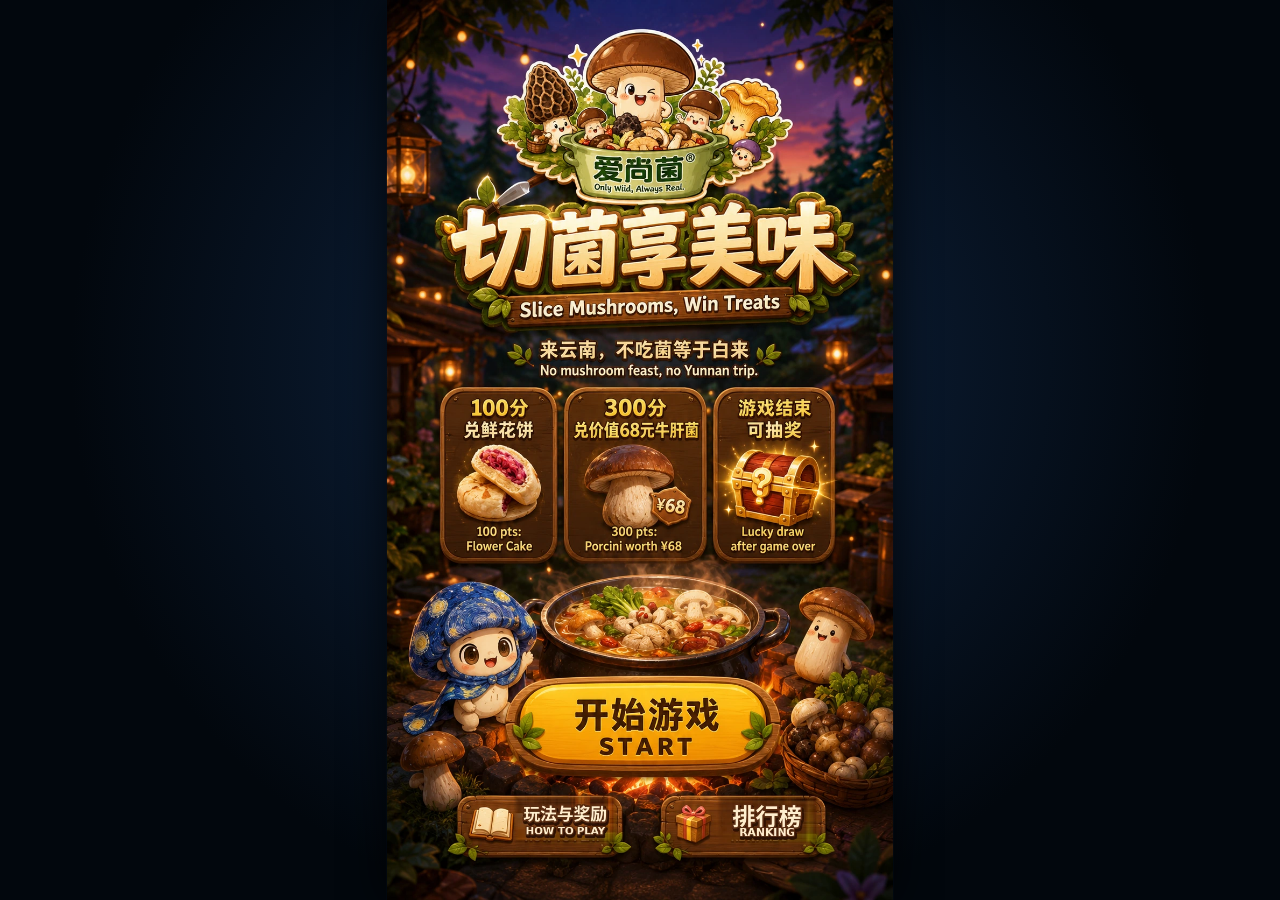
==== commit f34cf9c6: "Re-add 51.LA analytics (comId=3141337) to both HTML pages 接入 https://v6.51.la/report/overview?comId=" ====
--- a/index.html
+++ b/index.html
@@ -165,5 +165,8 @@
     </section>
   </main>
   <script src="app.js"></script>
+  <!-- 51.la 访问统计（comId=3141337） -->
+  <script charset="UTF-8" id="LA_COLLECT" src="//sdk.51.la/js-sdk-pro.min.js"></script>
+  <script>LA.init({ id: "3141337", hashMode: true }); LA.send();</script>
 </body>
 </html>
